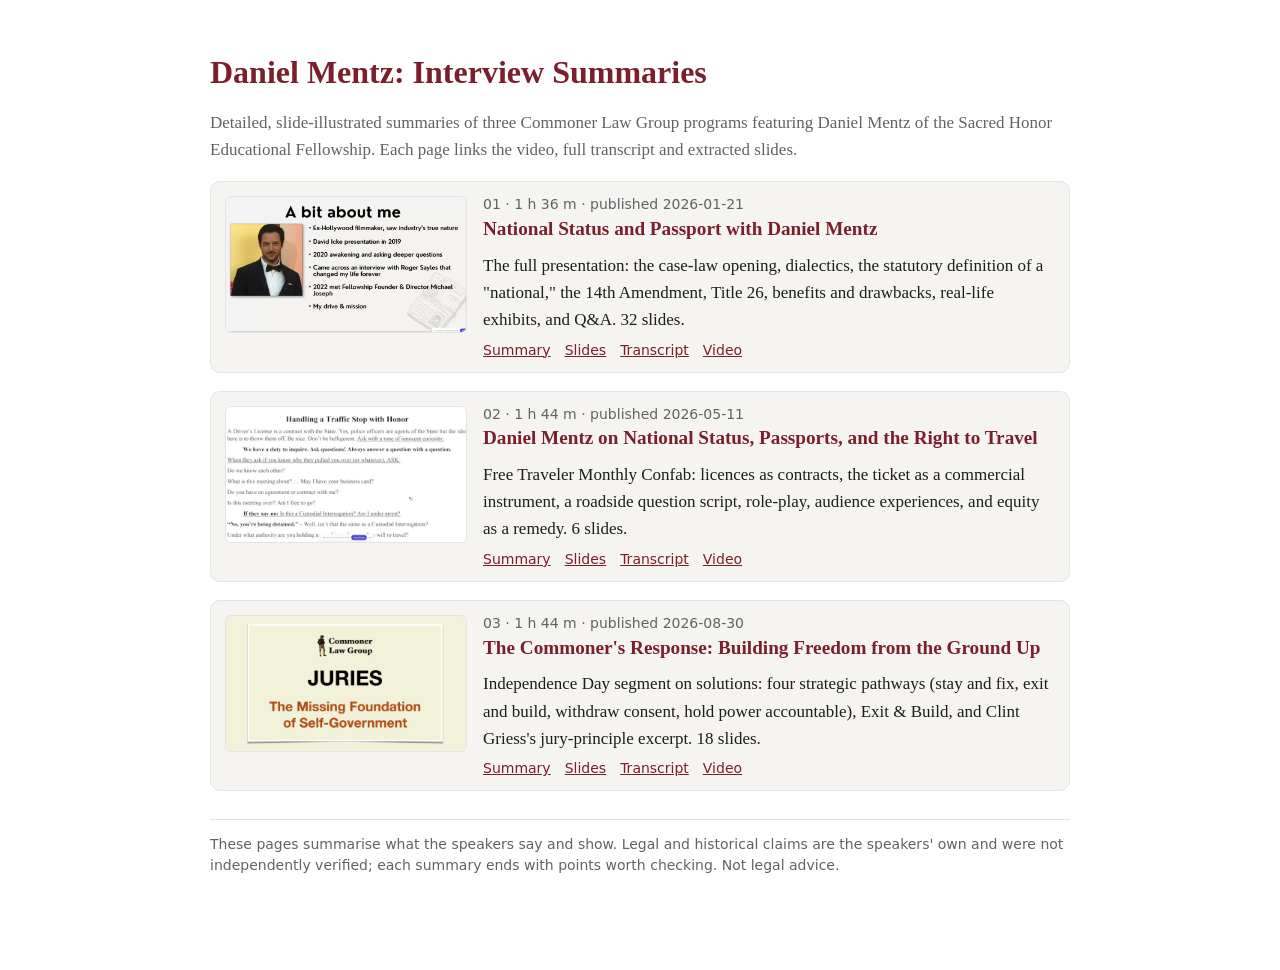
==== index.html @ 001d75a9 "Add detailed summaries, slides and collateral for three Daniel Mentz interviews - 01 National Status" ====
<!doctype html><html lang="en"><head><meta charset="utf-8"><meta name="viewport" content="width=device-width,initial-scale=1">
<title>Daniel Mentz Interview Summaries</title>
<style>
:root{--bg:#fff;--fg:#1d1d1f;--mut:#5f6368;--line:#e3e3e8;--acc:#7a1f2b;--soft:#f6f4f1}
@media(prefers-color-scheme:dark){:root{--bg:#16161a;--fg:#e8e8ea;--mut:#a0a0a8;--line:#2e2e36;--acc:#e0959f;--soft:#202026}}
body{background:var(--bg);color:var(--fg);font:17px/1.6 Georgia,serif;max-width:860px;margin:0 auto;padding:32px 16px 80px}
h1{color:var(--acc);font-size:2rem;line-height:1.2;margin-bottom:.2em}.lead{color:var(--mut)}
.card{display:grid;grid-template-columns:240px 1fr;gap:18px;border:1px solid var(--line);border-radius:10px;padding:14px;margin:18px 0;background:var(--soft);text-decoration:none;color:inherit}
.card img{width:100%;border-radius:6px;border:1px solid var(--line)}
.card h2{margin:.1em 0 .2em;font-size:1.2rem;color:var(--acc)}.card .meta{font:14px system-ui,sans-serif;color:var(--mut)}
.card p{margin:.4em 0}.links{font:14px system-ui,sans-serif;margin-top:.6em}.links a{color:var(--acc);margin-right:14px}
.note{font:14px/1.5 system-ui,sans-serif;color:var(--mut);border-top:1px solid var(--line);margin-top:2em;padding-top:1em}
@media(max-width:620px){.card{grid-template-columns:1fr}}
</style></head><body>
<h1>Daniel Mentz: Interview Summaries</h1>
<p class="lead">Detailed, slide-illustrated summaries of three Commoner Law Group programs featuring Daniel Mentz of the Sacred Honor Educational Fellowship. Each page links the video, full transcript and extracted slides.</p>

<div class="card"><a href="01.national_status_and_passport/summary.html"><img src="01.national_status_and_passport/slides/slide-04_00-08-00.jpg" alt="Slide from interview 01"></a><div>
<div class="meta">01 · 1 h 36 m · published 2026-01-21</div>
<h2><a href="01.national_status_and_passport/summary.html" style="color:inherit;text-decoration:none">National Status and Passport with Daniel Mentz</a></h2>
<p>The full presentation: the case-law opening, dialectics, the statutory definition of a "national," the 14th Amendment, Title 26, benefits and drawbacks, real-life exhibits, and Q&amp;A. 32 slides.</p>
<div class="links"><a href="01.national_status_and_passport/summary.html">Summary</a><a href="01.national_status_and_passport/slides/slides-index.md">Slides</a><a href="01.national_status_and_passport/collateral/transcript.md">Transcript</a><a href="https://www.youtube.com/watch?v=v2N5ESMKI4g">Video</a></div></div></div>

<div class="card"><a href="02.national_status_and_right_to_travel/summary.html"><img src="02.national_status_and_right_to_travel/slides/slide-04_00-37-20.jpg" alt="Slide from interview 02"></a><div>
<div class="meta">02 · 1 h 44 m · published 2026-05-11</div>
<h2><a href="02.national_status_and_right_to_travel/summary.html" style="color:inherit;text-decoration:none">Daniel Mentz on National Status, Passports, and the Right to Travel</a></h2>
<p>Free Traveler Monthly Confab: licences as contracts, the ticket as a commercial instrument, a roadside question script, role-play, audience experiences, and equity as a remedy. 6 slides.</p>
<div class="links"><a href="02.national_status_and_right_to_travel/summary.html">Summary</a><a href="02.national_status_and_right_to_travel/slides/slides-index.md">Slides</a><a href="02.national_status_and_right_to_travel/collateral/transcript.md">Transcript</a><a href="https://www.youtube.com/watch?v=_-LTnN5BeBs">Video</a></div></div></div>

<div class="card"><a href="03.building_freedom_from_the_ground_up/summary.html"><img src="03.building_freedom_from_the_ground_up/slides/slide-10_01-01-29.jpg" alt="Slide from interview 03"></a><div>
<div class="meta">03 · 1 h 44 m · published 2026-08-30</div>
<h2><a href="03.building_freedom_from_the_ground_up/summary.html" style="color:inherit;text-decoration:none">The Commoner's Response: Building Freedom from the Ground Up</a></h2>
<p>Independence Day segment on solutions: four strategic pathways (stay and fix, exit and build, withdraw consent, hold power accountable), Exit &amp; Build, and Clint Griess's jury-principle excerpt. 18 slides.</p>
<div class="links"><a href="03.building_freedom_from_the_ground_up/summary.html">Summary</a><a href="03.building_freedom_from_the_ground_up/slides/slides-index.md">Slides</a><a href="03.building_freedom_from_the_ground_up/collateral/transcript.md">Transcript</a><a href="https://www.youtube.com/watch?v=POZfdI0f4TU">Video</a></div></div></div>

<p class="note">These pages summarise what the speakers say and show. Legal and historical claims are the speakers' own and were not independently verified; each summary ends with points worth checking. Not legal advice.</p>
</body></html>
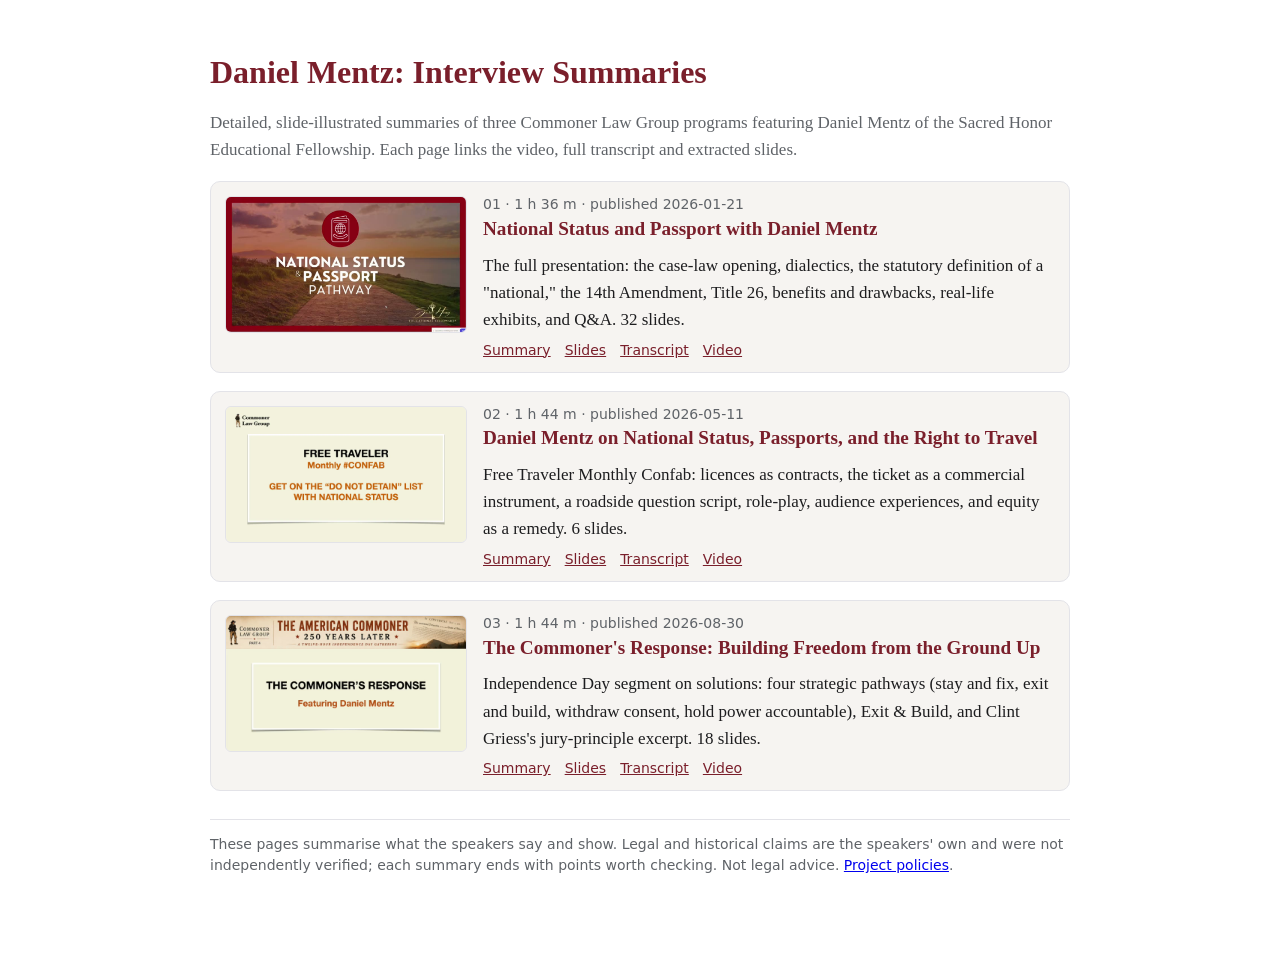
==== commit 76460d41: "Adopt policies page; index tiles use each interview's splash screen - POLICIES.md: standing rules (P" ====
--- a/index.html
+++ b/index.html
@@ -15,23 +15,23 @@
 <h1>Daniel Mentz: Interview Summaries</h1>
 <p class="lead">Detailed, slide-illustrated summaries of three Commoner Law Group programs featuring Daniel Mentz of the Sacred Honor Educational Fellowship. Each page links the video, full transcript and extracted slides.</p>
 
-<div class="card"><a href="01.national_status_and_passport/summary.html"><img src="01.national_status_and_passport/slides/slide-04_00-08-00.jpg" alt="Slide from interview 01"></a><div>
+<div class="card"><a href="01.national_status_and_passport/summary.html"><img src="01.national_status_and_passport/slides/slide-01_00-04-46.jpg" alt="Slide from interview 01"></a><div>
 <div class="meta">01 · 1 h 36 m · published 2026-01-21</div>
 <h2><a href="01.national_status_and_passport/summary.html" style="color:inherit;text-decoration:none">National Status and Passport with Daniel Mentz</a></h2>
 <p>The full presentation: the case-law opening, dialectics, the statutory definition of a "national," the 14th Amendment, Title 26, benefits and drawbacks, real-life exhibits, and Q&amp;A. 32 slides.</p>
 <div class="links"><a href="01.national_status_and_passport/summary.html">Summary</a><a href="01.national_status_and_passport/slides/slides-index.md">Slides</a><a href="01.national_status_and_passport/collateral/transcript.md">Transcript</a><a href="https://www.youtube.com/watch?v=v2N5ESMKI4g">Video</a></div></div></div>
 
-<div class="card"><a href="02.national_status_and_right_to_travel/summary.html"><img src="02.national_status_and_right_to_travel/slides/slide-04_00-37-20.jpg" alt="Slide from interview 02"></a><div>
+<div class="card"><a href="02.national_status_and_right_to_travel/summary.html"><img src="02.national_status_and_right_to_travel/collateral/thumbnail.jpg" alt="Slide from interview 02"></a><div>
 <div class="meta">02 · 1 h 44 m · published 2026-05-11</div>
 <h2><a href="02.national_status_and_right_to_travel/summary.html" style="color:inherit;text-decoration:none">Daniel Mentz on National Status, Passports, and the Right to Travel</a></h2>
 <p>Free Traveler Monthly Confab: licences as contracts, the ticket as a commercial instrument, a roadside question script, role-play, audience experiences, and equity as a remedy. 6 slides.</p>
 <div class="links"><a href="02.national_status_and_right_to_travel/summary.html">Summary</a><a href="02.national_status_and_right_to_travel/slides/slides-index.md">Slides</a><a href="02.national_status_and_right_to_travel/collateral/transcript.md">Transcript</a><a href="https://www.youtube.com/watch?v=_-LTnN5BeBs">Video</a></div></div></div>
 
-<div class="card"><a href="03.building_freedom_from_the_ground_up/summary.html"><img src="03.building_freedom_from_the_ground_up/slides/slide-10_01-01-29.jpg" alt="Slide from interview 03"></a><div>
+<div class="card"><a href="03.building_freedom_from_the_ground_up/summary.html"><img src="03.building_freedom_from_the_ground_up/slides/slide-01_00-00-00.jpg" alt="Slide from interview 03"></a><div>
 <div class="meta">03 · 1 h 44 m · published 2026-08-30</div>
 <h2><a href="03.building_freedom_from_the_ground_up/summary.html" style="color:inherit;text-decoration:none">The Commoner's Response: Building Freedom from the Ground Up</a></h2>
 <p>Independence Day segment on solutions: four strategic pathways (stay and fix, exit and build, withdraw consent, hold power accountable), Exit &amp; Build, and Clint Griess's jury-principle excerpt. 18 slides.</p>
 <div class="links"><a href="03.building_freedom_from_the_ground_up/summary.html">Summary</a><a href="03.building_freedom_from_the_ground_up/slides/slides-index.md">Slides</a><a href="03.building_freedom_from_the_ground_up/collateral/transcript.md">Transcript</a><a href="https://www.youtube.com/watch?v=POZfdI0f4TU">Video</a></div></div></div>
 
-<p class="note">These pages summarise what the speakers say and show. Legal and historical claims are the speakers' own and were not independently verified; each summary ends with points worth checking. Not legal advice.</p>
+<p class="note">These pages summarise what the speakers say and show. Legal and historical claims are the speakers' own and were not independently verified; each summary ends with points worth checking. Not legal advice. <a href="POLICIES.md">Project policies</a>.</p>
 </body></html>
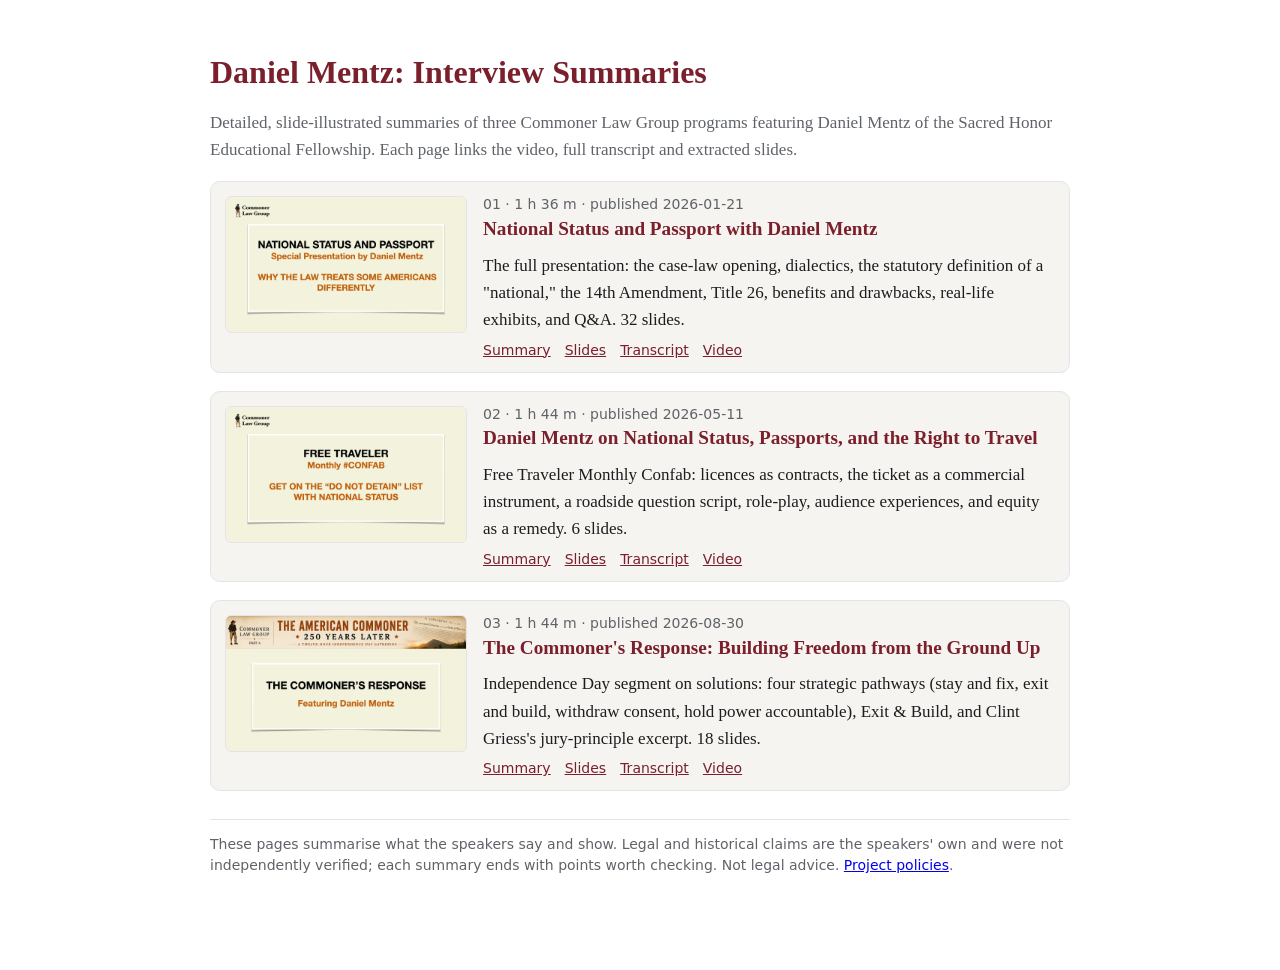
==== commit 94fd4e34: "Policy P11: tile graphics come from the Queue sheet link (YouTube thumbnail); update tiles Co-Author" ====
--- a/index.html
+++ b/index.html
@@ -15,7 +15,7 @@
 <h1>Daniel Mentz: Interview Summaries</h1>
 <p class="lead">Detailed, slide-illustrated summaries of three Commoner Law Group programs featuring Daniel Mentz of the Sacred Honor Educational Fellowship. Each page links the video, full transcript and extracted slides.</p>
 
-<div class="card"><a href="01.national_status_and_passport/summary.html"><img src="01.national_status_and_passport/slides/slide-01_00-04-46.jpg" alt="Slide from interview 01"></a><div>
+<div class="card"><a href="01.national_status_and_passport/summary.html"><img src="01.national_status_and_passport/collateral/thumbnail.jpg" alt="Slide from interview 01"></a><div>
 <div class="meta">01 · 1 h 36 m · published 2026-01-21</div>
 <h2><a href="01.national_status_and_passport/summary.html" style="color:inherit;text-decoration:none">National Status and Passport with Daniel Mentz</a></h2>
 <p>The full presentation: the case-law opening, dialectics, the statutory definition of a "national," the 14th Amendment, Title 26, benefits and drawbacks, real-life exhibits, and Q&amp;A. 32 slides.</p>
@@ -27,7 +27,7 @@
 <p>Free Traveler Monthly Confab: licences as contracts, the ticket as a commercial instrument, a roadside question script, role-play, audience experiences, and equity as a remedy. 6 slides.</p>
 <div class="links"><a href="02.national_status_and_right_to_travel/summary.html">Summary</a><a href="02.national_status_and_right_to_travel/slides/slides-index.md">Slides</a><a href="02.national_status_and_right_to_travel/collateral/transcript.md">Transcript</a><a href="https://www.youtube.com/watch?v=_-LTnN5BeBs">Video</a></div></div></div>
 
-<div class="card"><a href="03.building_freedom_from_the_ground_up/summary.html"><img src="03.building_freedom_from_the_ground_up/slides/slide-01_00-00-00.jpg" alt="Slide from interview 03"></a><div>
+<div class="card"><a href="03.building_freedom_from_the_ground_up/summary.html"><img src="03.building_freedom_from_the_ground_up/collateral/thumbnail.jpg" alt="Slide from interview 03"></a><div>
 <div class="meta">03 · 1 h 44 m · published 2026-08-30</div>
 <h2><a href="03.building_freedom_from_the_ground_up/summary.html" style="color:inherit;text-decoration:none">The Commoner's Response: Building Freedom from the Ground Up</a></h2>
 <p>Independence Day segment on solutions: four strategic pathways (stay and fix, exit and build, withdraw consent, hold power accountable), Exit &amp; Build, and Clint Griess's jury-principle excerpt. 18 slides.</p>
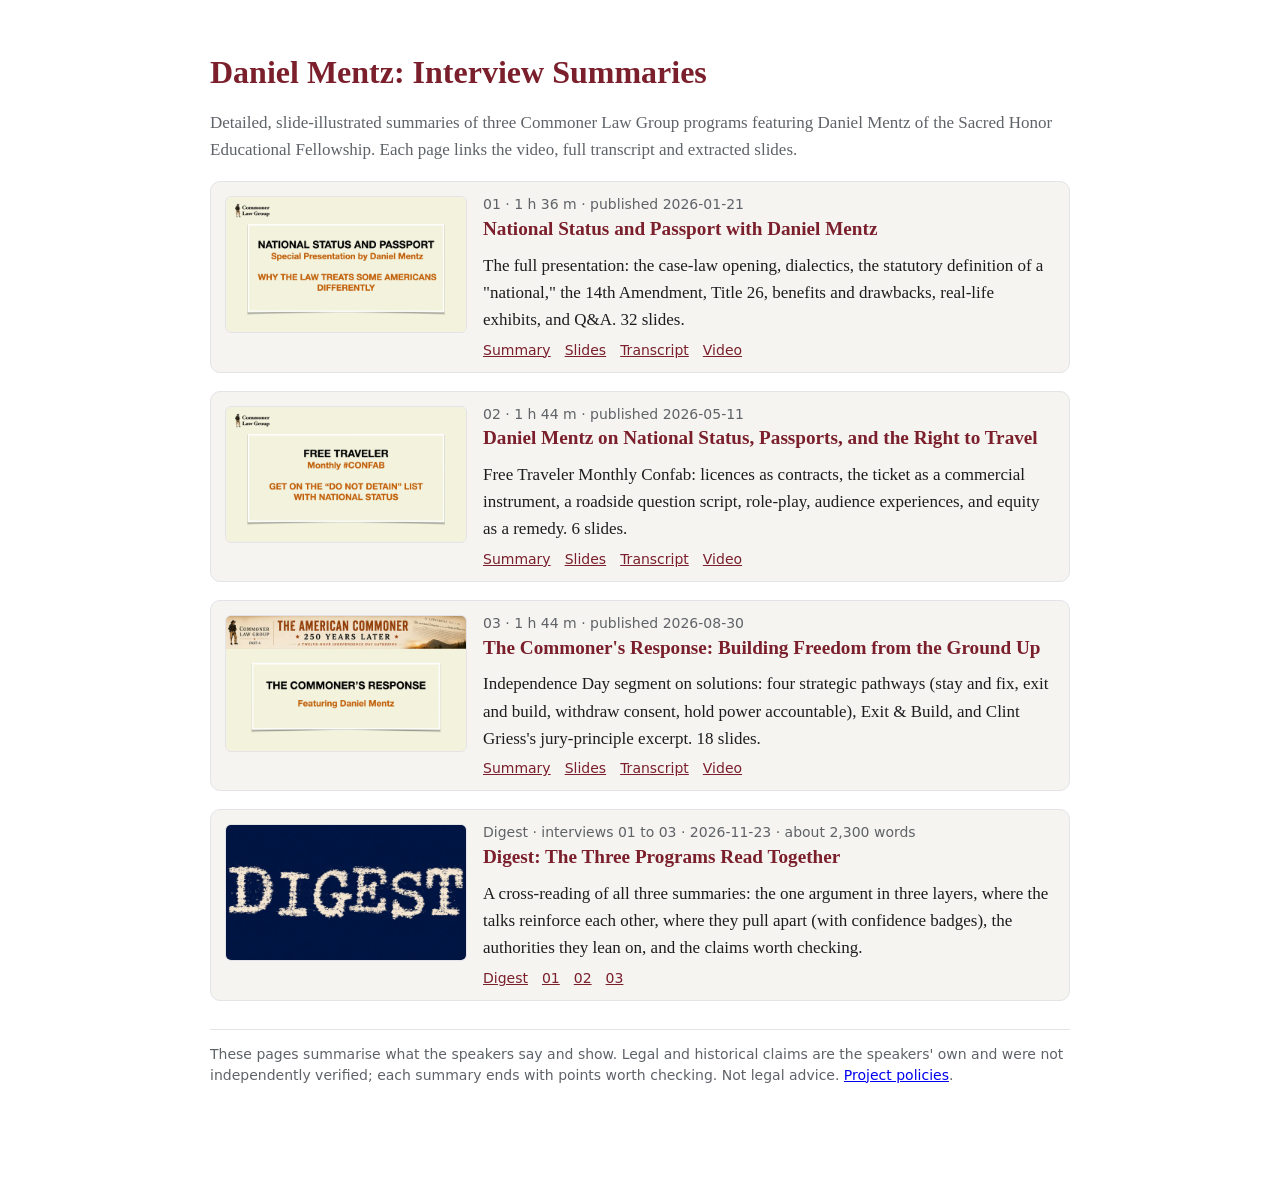
==== commit b8917e9f: "Citation pass 2026-11-23 (INA links) and DIGEST: digest page, last index card with the shared graphi" ====
--- a/index.html
+++ b/index.html
@@ -1,8 +1,7 @@
-<!doctype html><html lang="en"><head><meta charset="utf-8"><meta name="viewport" content="width=device-width,initial-scale=1">
+<!doctype html><html lang="en"><head><meta charset="utf-8"><meta name="viewport" content="width=device-width,initial-scale=1"><meta name="color-scheme" content="only light">
 <title>Daniel Mentz Interview Summaries</title>
 <style>
-:root{--bg:#fff;--fg:#1d1d1f;--mut:#5f6368;--line:#e3e3e8;--acc:#7a1f2b;--soft:#f6f4f1}
-@media(prefers-color-scheme:dark){:root{--bg:#16161a;--fg:#e8e8ea;--mut:#a0a0a8;--line:#2e2e36;--acc:#e0959f;--soft:#202026}}
+:root{color-scheme:only light;--bg:#fff;--fg:#1d1d1f;--mut:#5f6368;--line:#e3e3e8;--acc:#7a1f2b;--soft:#f6f4f1}
 body{background:var(--bg);color:var(--fg);font:17px/1.6 Georgia,serif;max-width:860px;margin:0 auto;padding:32px 16px 80px}
 h1{color:var(--acc);font-size:2rem;line-height:1.2;margin-bottom:.2em}.lead{color:var(--mut)}
 .card{display:grid;grid-template-columns:240px 1fr;gap:18px;border:1px solid var(--line);border-radius:10px;padding:14px;margin:18px 0;background:var(--soft);text-decoration:none;color:inherit}
@@ -33,5 +32,11 @@
 <p>Independence Day segment on solutions: four strategic pathways (stay and fix, exit and build, withdraw consent, hold power accountable), Exit &amp; Build, and Clint Griess's jury-principle excerpt. 18 slides.</p>
 <div class="links"><a href="03.building_freedom_from_the_ground_up/summary.html">Summary</a><a href="03.building_freedom_from_the_ground_up/slides/slides-index.md">Slides</a><a href="03.building_freedom_from_the_ground_up/collateral/transcript.md">Transcript</a><a href="https://www.youtube.com/watch?v=POZfdI0f4TU">Video</a></div></div></div>
 
+<div class="card"><a href="digest/summary.html"><img src="digest/collateral/thumbnail.jpg" alt="DIGEST"></a><div>
+<div class="meta">Digest · interviews 01 to 03 · 2026-11-23 · about 2,300 words</div>
+<h2><a href="digest/summary.html" style="color:inherit;text-decoration:none">Digest: The Three Programs Read Together</a></h2>
+<p>A cross-reading of all three summaries: the one argument in three layers, where the talks reinforce each other, where they pull apart (with confidence badges), the authorities they lean on, and the claims worth checking.</p>
+<div class="links"><a href="digest/summary.html">Digest</a><a href="01.national_status_and_passport/summary.html">01</a><a href="02.national_status_and_right_to_travel/summary.html">02</a><a href="03.building_freedom_from_the_ground_up/summary.html">03</a></div></div></div>
+
 <p class="note">These pages summarise what the speakers say and show. Legal and historical claims are the speakers' own and were not independently verified; each summary ends with points worth checking. Not legal advice. <a href="POLICIES.md">Project policies</a>.</p>
 </body></html>
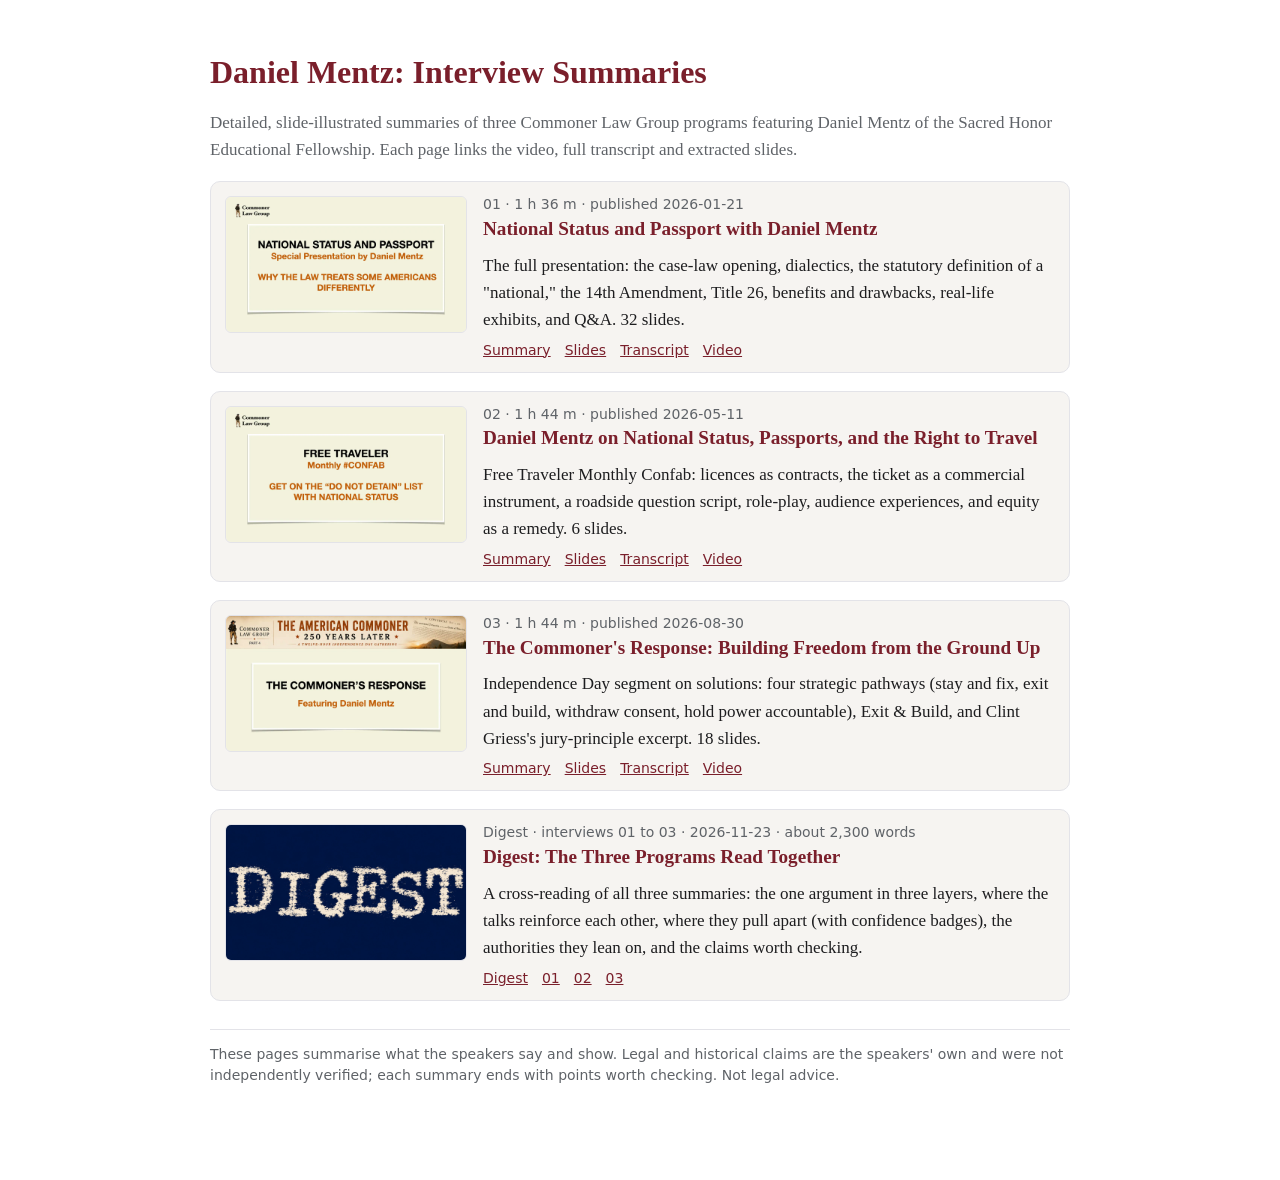
==== commit c8ae5af7: "Mentz held references linked by hand, register proposal b, waypoints; remove Project policies link, " ====
--- a/index.html
+++ b/index.html
@@ -38,5 +38,5 @@
 <p>A cross-reading of all three summaries: the one argument in three layers, where the talks reinforce each other, where they pull apart (with confidence badges), the authorities they lean on, and the claims worth checking.</p>
 <div class="links"><a href="digest/summary.html">Digest</a><a href="01.national_status_and_passport/summary.html">01</a><a href="02.national_status_and_right_to_travel/summary.html">02</a><a href="03.building_freedom_from_the_ground_up/summary.html">03</a></div></div></div>
 
-<p class="note">These pages summarise what the speakers say and show. Legal and historical claims are the speakers' own and were not independently verified; each summary ends with points worth checking. Not legal advice. <a href="POLICIES.md">Project policies</a>.</p>
+<p class="note">These pages summarise what the speakers say and show. Legal and historical claims are the speakers' own and were not independently verified; each summary ends with points worth checking. Not legal advice.</p>
 </body></html>
